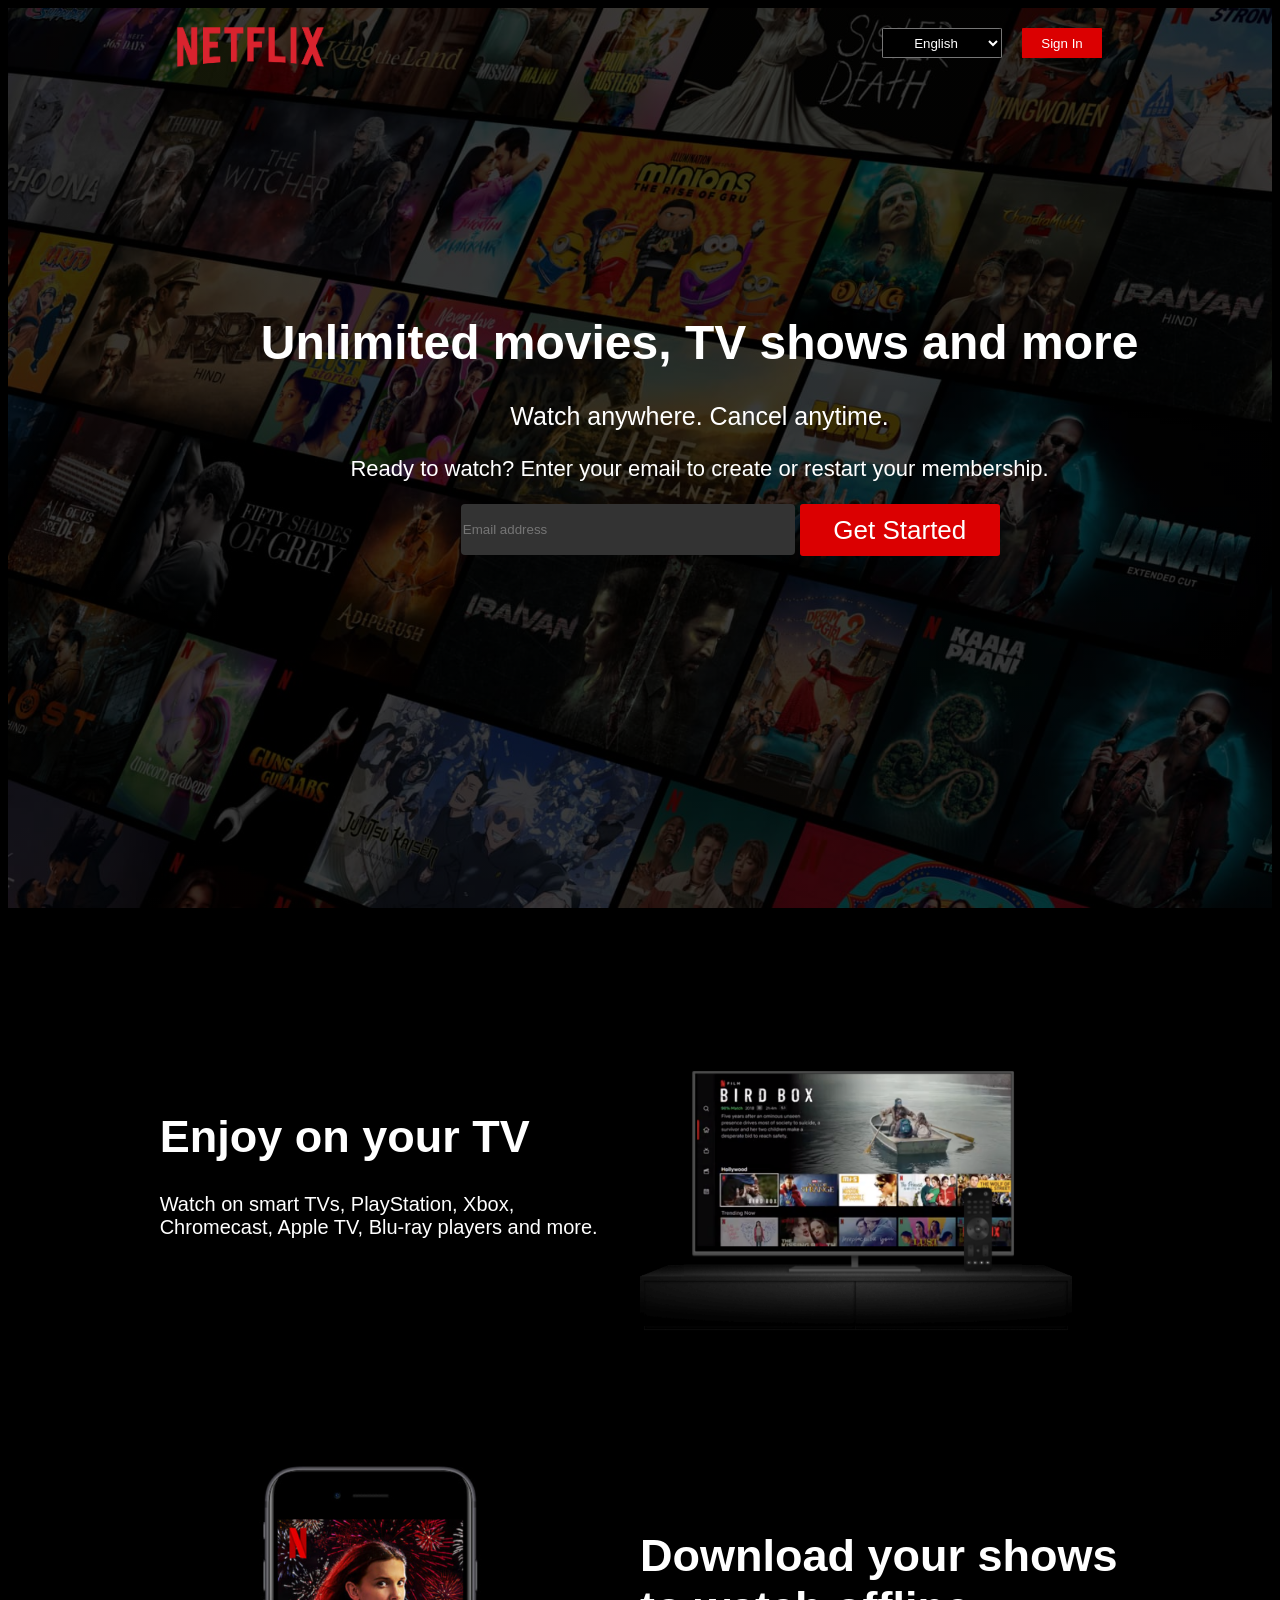
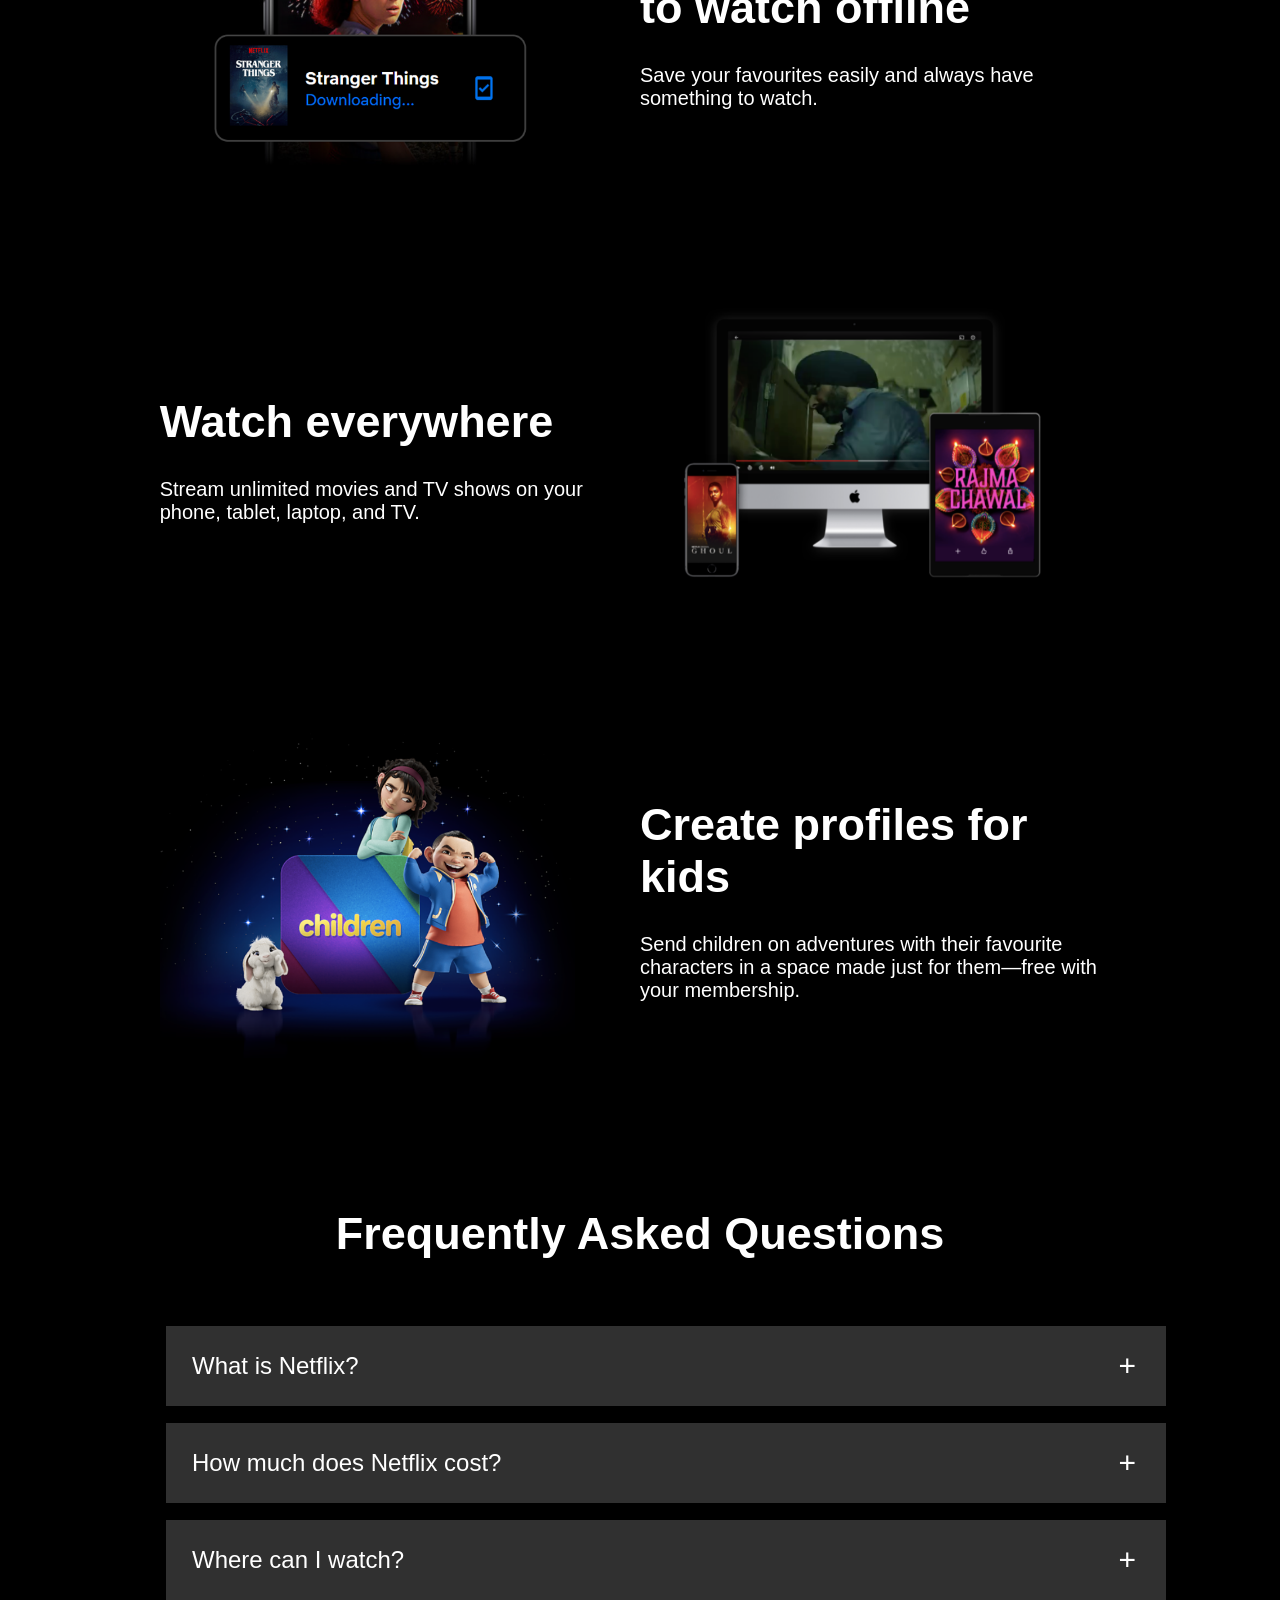
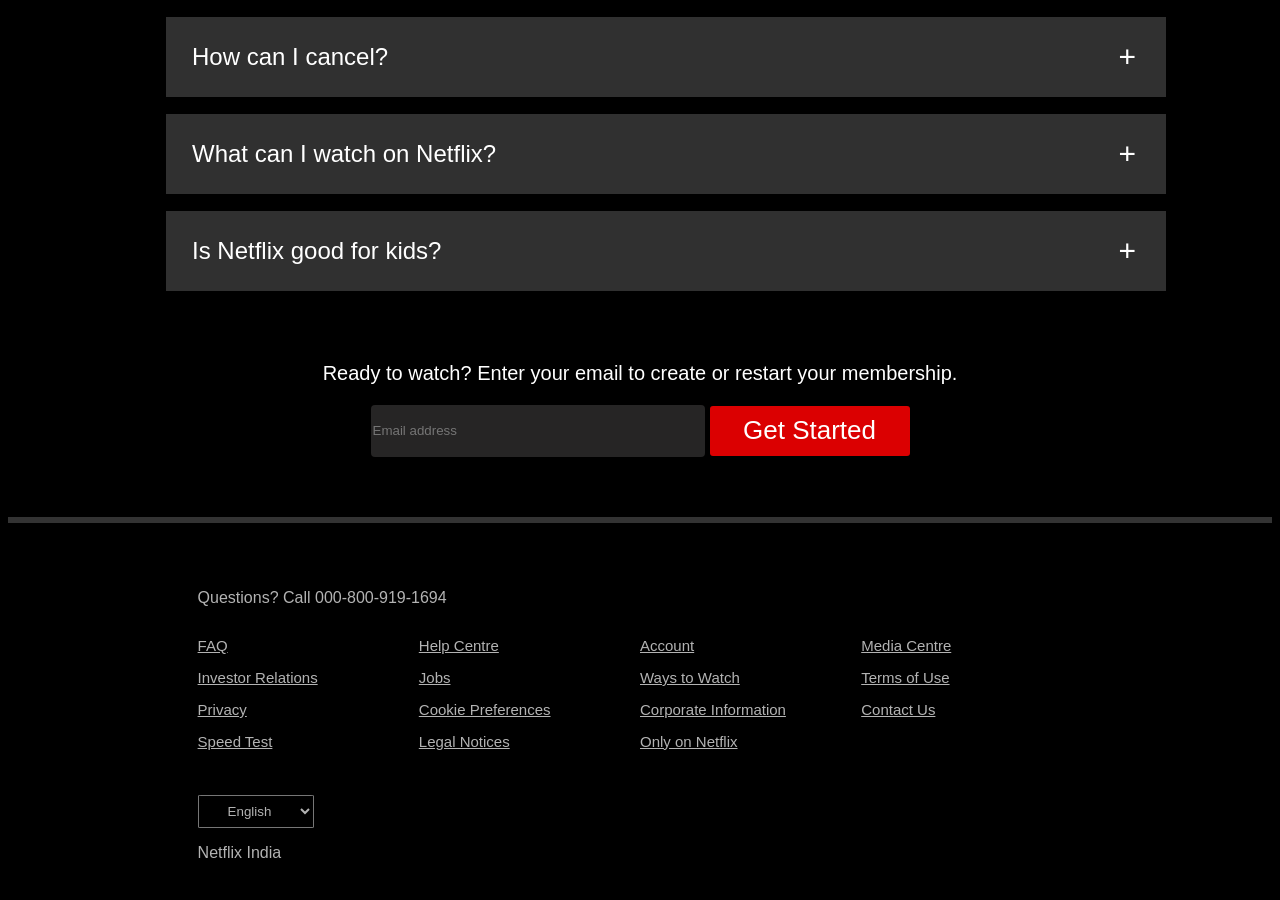
==== index.html @ 0e354dac "first commit" ====
<!DOCTYPE html>
<html lang="en">
<head>
    <meta charset="UTF-8">
    <meta name="viewport" content="width=device-width, initial-scale=1.0">
    <title>Netflix</title>
    <link rel="icon" href="./images/logo.png">
    <link rel="stylesheet" href="style.css">
</head>
<body>
  <div class="header">
    <nav class="nav-bar">
        <div class="nav-left">
      <img src="./images/netflix-logo.png">
      </div>
      <div class="nav-right">
        <div class="drop-down">
        <select>
            <option value="English">English</option>
            <option value="Hindi">Hindi</option>
        </select>
        </div>
        <div class="login">
        <button>Sign In</button>
        </div>
      </div>

    </nav>
    <div class="content">
     <h1>
      Unlimited movies, TV shows and more</h1>
      <h3>Watch anywhere. Cancel anytime.</h3>
      <p>Ready to watch? Enter your email to create or restart your membership.</p>
      <form class="email-login">
        <input type="email" placeholder="Email address">
        <button>Get Started</button>
      </form>
    </div>
    </div>
    <div class="services">
     <div class="row-1">
        <div class="col-1">
          <h1>Enjoy on your TV</h1>
          <p>Watch on smart TVs, PlayStation, Xbox, <br>Chromecast, Apple TV, Blu-ray players and more.</p>
        </div>
        <div class="col-2">
          <img src="./images/row-1.png">
        </div>
     </div>
     
     <div class="row-1">
      <div class="col-2">
        <img src="./images/row-2.png" >
      </div>
      <div class="col-1">
        <h1>Download your shows <br>to watch offline</h1>
        <p>Save your favourites easily and always have something to watch.</p>
      </div>
      
     </div>

     <div class="row-1">
      <div class="col-1">
        <h1>Watch everywhere</h1>
        <p>Stream unlimited movies and TV shows
           on your phone, tablet, laptop, and TV.</p>
      </div>
      <div class="col-2">
        <img src="./images/row-3.png" alt="">
      </div>
     </div>

    <div class="row-1">
      <div class="col-2">
        <img src="./images/row-4.png">
      </div>
      <div class="col-1">
        <h1>Create profiles for kids</h1>
        <p>Send children on adventures with their favourite characters in a space
           made just for them—free with your membership.</p>
      </div>
    </div>

    </div>

    <div class="questions">
      <h1>Frequently Asked Questions</h1>
      <ul class="que-list">
        <li>
          <input type="radio" id="first">
          <label for="first">What is Netflix?</label>
          <div class="text">
            <p>Netflix is a streaming service that offers a wide variety
               of award-winning TV shows, movies, anime, documentaries
                and more – on thousands of internet-connected devices.</p>
                <p>You can watch as much as you want, whenever you want, 
                  without a single ad – all for one low monthly price. There's
                   always something new to di scover, and new TV shows and movies are added every week!
                </p>
          </div>
        </li>
        <li>
          <input type="radio" id="second">
          <label for="second">How much does Netflix cost?</label>
          <div class="text">
            <p>Watch Netflix on your smartphone, tablet,
               Smart TV, laptop, or streaming device, all for one fixed
                monthly fee. Plans range from ₹ 149 to ₹ 649 a month. No extra costs, no contracts.</p>
          </div>
        </li>
        <li>
          <input type="radio" id="third">
          <label for="third">Where can I watch?</label>
          <div class="text">
            <p>
              Watch anywhere, anytime. Sign in with your Netflix account to 
              watch instantly on the web at netflix.com from your personal computer 
              or on any internet-connected device that offers the Netflix app, including smart TVs, smartphones, tablets, streaming media players and game consoles.
            </p>
            <p>
              You can also download your favourite shows with the iOS, Android, or Windows 10 app. Use downloads to watch while you're on the go and without an
               internet connection. Take Netflix with you anywhere.
            </p>
          </div>
        </li>

        <li>
          <input type="radio" id="fourth">
          <label for="fourth">How can I cancel?</label>
          <div class="text">
            <p>Netflix is flexible. There are no annoying contracts and
               no commitments. You can easily cancel your account online 
               in two clicks. There are no cancellation fees – start or stop your account anytime.</p>
          </div>
        </li>

        <li>
          <input type="radio" id="fifth">
          <label for="fifth">What can I watch on Netflix?</label>
          <div class="text">
           <p>Netflix has an extensive library of feature films,
             documentaries, TV shows, anime, award-winning Netflix 
             originals, and more. Watch as much as you want, anytime you want.</p>
          </div>
        </li>

        <li>
          <input type="radio" id="sixth">
          <label for="sixth">Is Netflix good for kids?</label>
          <div class="text">
          <p>The Netflix Kids experience is included in your membership to give
             parents control while kids enjoy family-friendly TV shows and films 
             in their own space.</p>
             <p>Kids profiles come with PIN-protected parental controls that let you 
              restrict the maturity rating of content kids can watch and block specific titles you don’t want kids to see.</p>
          </div>
        </li>
      </ul>
      <small>Ready to watch? Enter your email to create or restart your membership.</small>
      <form class="email-log">
        <input type="email" placeholder="Email address" required>
        <button>Get Started</button>
      </form>
    </div>

    <footer class="footer">
     <p>Questions? Call 000-800-919-1694</p>
     <div class="row">
      <div class="column">
        <a href="https://help.netflix.com/support/412">FAQ</a>
        <a href="">Investor Relations</a>
        <a href="">Privacy</a>
        <a href="">Speed Test</a>
      </div>

      <div class="column">
        <a href="">Help Centre</a>
        <a href="">Jobs</a>
        <a href="">Cookie Preferences</a>
        <a href="">Legal Notices</a>
      </div>

      <div class="column">
        <a href="">Account</a>
        <a href="">Ways to Watch</a>
        <a href="">Corporate Information</a>
        <a href="">Only on Netflix</a>
      </div>

      <div class="column">
        <a href="">Media Centre</a>
        <a href="">Terms of Use</a>
        <a href="">Contact Us</a>
      </div>
     </div>
     <select>
      <option value="English">English</option>
      <option value="Hindi">Hindi</option>
  </select>
  <p class="copywright">Netflix India</p>
    </footer>
</body>
</html>
---- style.css ----
body{
    background-color: #000;
    color: #fff;
    font-family: sans-serif;
}
.header{
    background-image: linear-gradient(rgba(0,0,0,0.7),rgba(0,0,0,0.7)),  url(./images/bgimage.jpg);
    position: relative;
    width: 100%;
    height: 100vh;
    background-size: cover;
    
}
.nav-bar{
    background:none;
    display: flex;
    justify-content: space-between;
    height: 100px;
    width: 100%;
}
.nav-left img{
height: 78px;
width: 185px;
}
.nav-left{
    display: flex;
    float: left;
    margin-left: 150px;
}
.drop-down{
    margin-right: 20px;
}
.drop-down select{
    width: 120px;
    height: 30px;
    border-radius: 3%;
    text-align: center;
    background-color: #000;
    color: white;
}

.nav-right button{
    height: 30px;
    width: 80px;
    background-color: #db0001;
    color: white;
    margin-right: 20px;
    border: none;
    border-radius: 2%;
}
.nav-right{
    display: flex;
    float: right;
    margin:20px 150px 0px 0px;
}

.content{
    position: absolute;
    text-align: center;
    left: 20%;
    top: 25%;
    margin-top: 50px;
}
.content h1{
    font-weight: 900;
    font-size: 3rem;
}
.content h3{
    font-size: 25px;
    font-weight: lighter;
}
.content p{
    font-size:22px;
}
.email-login{
    display: flex;
    margin-left: 200px;
}
.email-login button{
    height: 52px;
    width: 200px;
    background-color: #db0001;
    color: #fff;
    border: none;
    font-size: 26px;
    border-radius: 3px;
    cursor: pointer;
}
.email-login input{
    height: 49px;
    width: 330px;
    color: #fff;
    background-image: linear-gradient(rgba(0,0,0,0.8),rgba(0,0,0,0.8));
    border-radius: 4px;
    border: none;
    margin-right: 5px;
}

.services{
    padding: 50px 12%;
    font-size: 20px;
}
.services h1{
    font-size: 45px;
    font-weight: 900;
}
.row-1{
    display: flex;
    align-items: center;
    flex-wrap: wrap;
    width: 100%;
    padding: 50px 0;
}
.col-1{
    flex-basis: 50%;
    margin-bottom: 20px;
}
.col-2{
    flex-basis: 50%;
    margin-bottom: 20px;
}
.col-2 img{
  width: 90%;
  display: block;
}

.questions{
    text-align: center;
    font-size: 20px;
}
.questions h1{
    font-weight: 900;
    font-size: 45px;
}

.que-list{
    margin: 60px auto;
    width: 100%;
    max-width: 1000px;
}
.que-list li label{
    display: flex;
    align-items: center;
    padding: 26px;
    font-size: 24px;
    font-weight: 500;
    background-color: #303030;
    margin-bottom: 5px;
    cursor: pointer;
    position: relative;
}
.que-list li{
    list-style: none;
    width: 100%;
    padding: 6px;
}
label::after{
    content: '+';
    position: absolute;
    right: 30px;
    font-size: 30px;
    transition: transform 0.5s;
}
input[type="radio"]{
    display: none;
}

.que-list .text{
    background-color: #303030;
    text-align: left;
    padding: 0 20px;
    max-height: 0;
    overflow: hidden;
    transition: max-height 0.5s, padding 0.5s;
}
.que-list input[type="radio"]:checked +label+.text{
max-height: 600px;
padding: 15px 20px;
}
.que-list input[type="radio"]:checked +label::after{
    transform: rotate(135deg);
}
.email-log{
    display: flex;
    align-items: center;
    justify-content: center;
    margin-top: 20px;
    margin-bottom: 60px;
}
.email-log button{
    max-width: 600px;
    height: 50px;
    width: 200px;
    background-color: #db0001;
    color: #fff;
    border: none;
    font-size: 26px;
    border-radius: 3px;
    cursor: pointer;
}
.email-log input {
    height: 50px;
    width: 330px;
    color: #fff;
    background-color: rgb(38, 37, 37);
    border-radius: 4px;
    border: none;
    
    margin-right: 5px;
}
small{
    font-size: 20px;
}
.footer{
    padding: 50px 15% 10px;
    border-top: 6px solid #333;
    color: rgba(255,255,255,0.7);
}
.footer p{
    font-size: 16px;
    margin-bottom: 20px;
}
.column{
flex-basis: 25%;
flex-grow: 1;
margin-bottom: 20px;
}
.row{
    display:flex;
    align-items: flex-start;
    padding: 10px 0;
}
.row a{
    display: block;
    color: rgba(255,255,255,0.7);
    margin-bottom: 15px;
    font-size: 15px;
}

.footer select{
    background-color: #000;
    color: rgba(255,255,255,0.7);
    padding: 7px 25px;
    border-radius: 3%;
}
.copywright{
    font-size: 15px;
}

@media screen and (max-width: 768px) {
    .header{
        width: 100%;
    }
    .content h1 {
        font-size: 2rem; 
    }

    .content h3 {
        font-size: 18px; 
    }

    .content p {
        font-size: 16px; 
    }
    .nav-left {
        margin-left: 10px;
    }

    .nav-right {
        margin: 20px 10px 0 0;
    }

    .content {
        left: 5%;
        top: 15%;
    }

    .email-login {
        margin-left: 10px;
    }

    .services {
        padding: 50px 5%;
    }

    .row-1 {
        flex-direction: column;
        align-items: center;
    }

    .que-list li label {
        padding: 16px;
        font-size: 20px;
    }
.email-login{
    margin: 0;
}
    .footer {
        padding: 50px 5% 10px;
    }
}

@media screen and (max-width: 500px) {
    .nav-left img {
        height: 50px;
        width: 120px;
    }

    .nav-left {
        margin-left: 10px;
    }

    .nav-right {
        margin: 20px 10px 0 0;
    }

    .content {
        left: 5%;
        top: 15%;
    }

    .email-login {
        margin-left: 10px;
    }

    .services {
        padding: 50px 5%;
    }

    .row-1 {
        flex-direction: column;
        align-items: center;
    }

    .que-list li label {
        padding: 16px;
        font-size: 18px;
    }

    .footer {
        padding: 50px 5% 10px;
    }

    .email-log button {
        max-width: 90%;
    }

    .email-log input {
        width: 90%;
    }

    .footer select {
        padding: 7px 15px;
    }
}
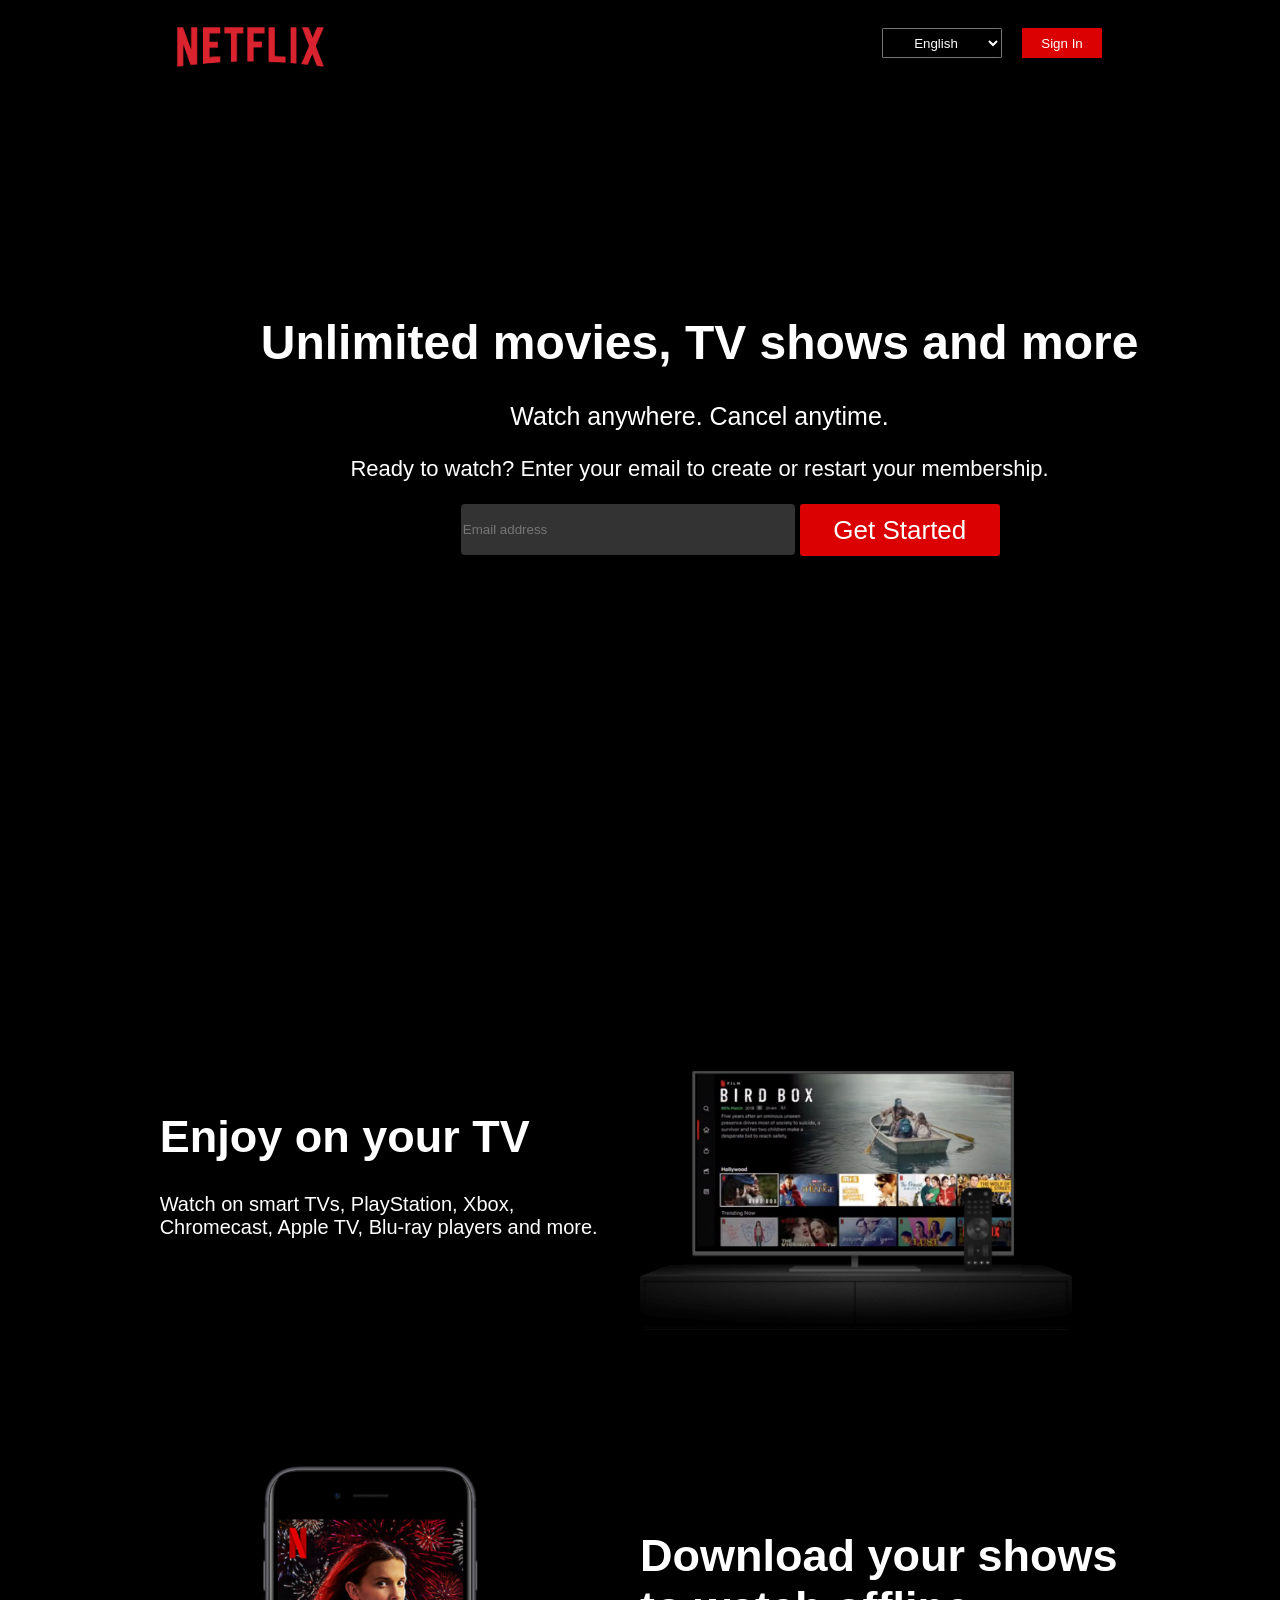
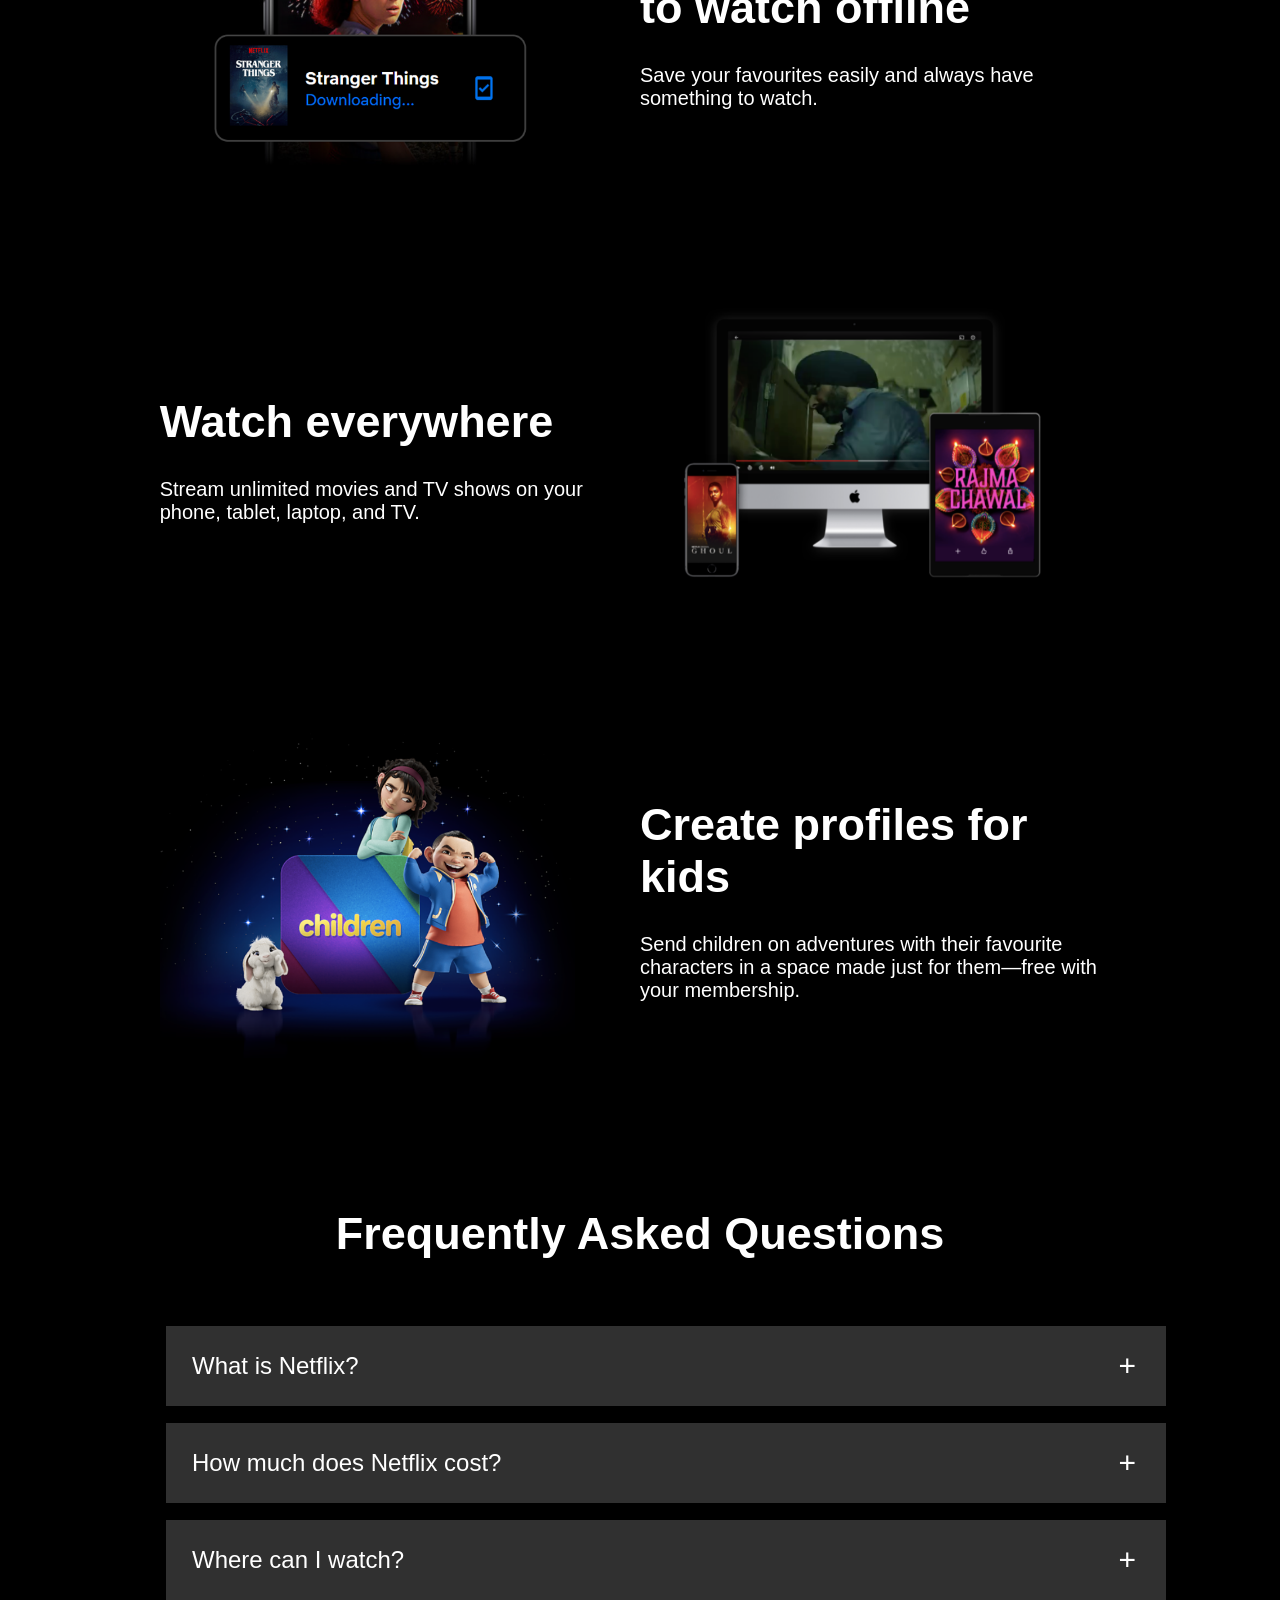
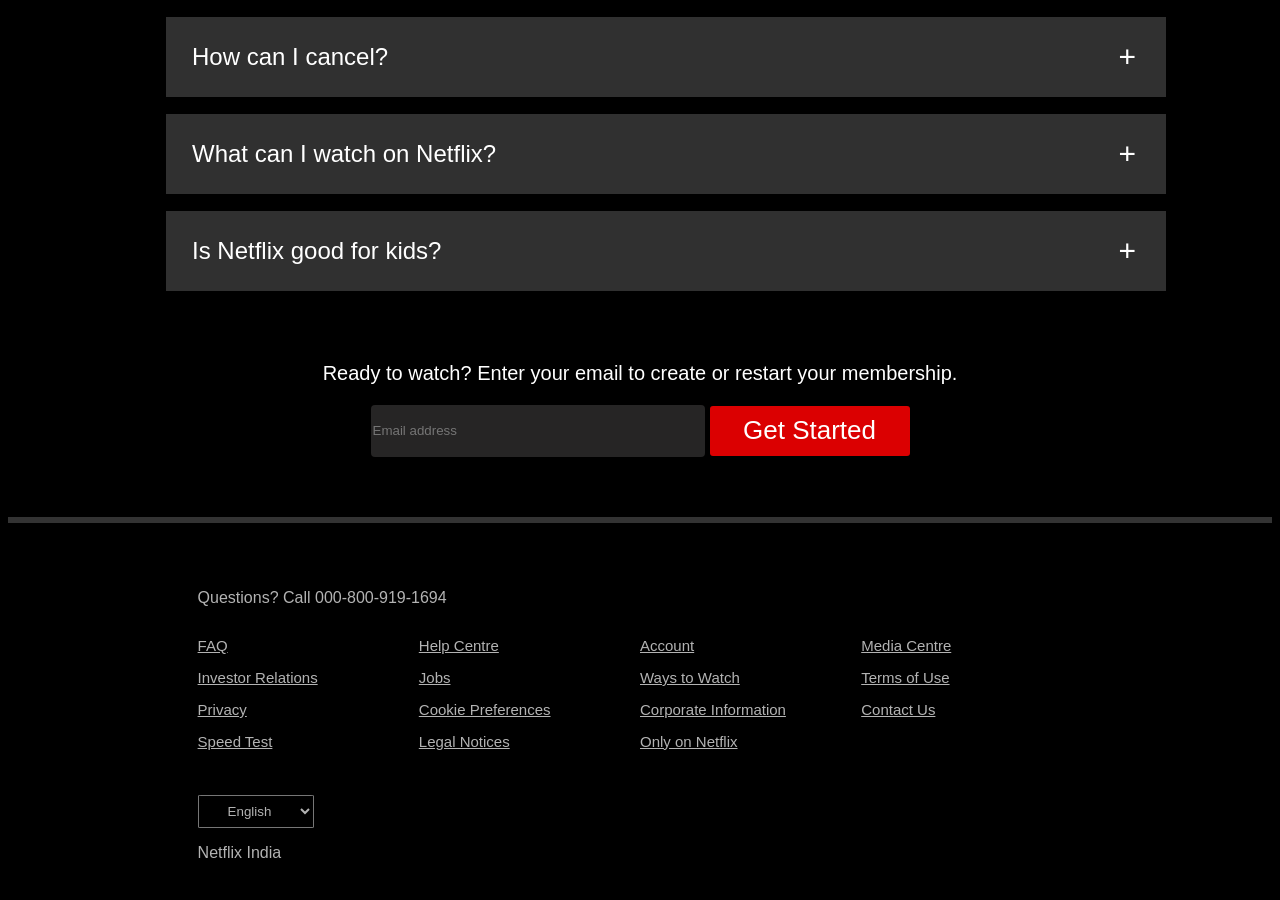
==== commit 531f41e7: "Add files via upload" ====
--- a/index.html
+++ b/index.html
@@ -1,203 +1,203 @@
-<!DOCTYPE html>
-<html lang="en">
-<head>
-    <meta charset="UTF-8">
-    <meta name="viewport" content="width=device-width, initial-scale=1.0">
-    <title>Netflix</title>
-    <link rel="icon" href="./images/logo.png">
-    <link rel="stylesheet" href="style.css">
-</head>
-<body>
-  <div class="header">
-    <nav class="nav-bar">
-        <div class="nav-left">
-      <img src="./images/netflix-logo.png">
-      </div>
-      <div class="nav-right">
-        <div class="drop-down">
-        <select>
-            <option value="English">English</option>
-            <option value="Hindi">Hindi</option>
-        </select>
-        </div>
-        <div class="login">
-        <button>Sign In</button>
-        </div>
-      </div>
-
-    </nav>
-    <div class="content">
-     <h1>
-      Unlimited movies, TV shows and more</h1>
-      <h3>Watch anywhere. Cancel anytime.</h3>
-      <p>Ready to watch? Enter your email to create or restart your membership.</p>
-      <form class="email-login">
-        <input type="email" placeholder="Email address">
-        <button>Get Started</button>
-      </form>
-    </div>
-    </div>
-    <div class="services">
-     <div class="row-1">
-        <div class="col-1">
-          <h1>Enjoy on your TV</h1>
-          <p>Watch on smart TVs, PlayStation, Xbox, <br>Chromecast, Apple TV, Blu-ray players and more.</p>
-        </div>
-        <div class="col-2">
-          <img src="./images/row-1.png">
-        </div>
-     </div>
-     
-     <div class="row-1">
-      <div class="col-2">
-        <img src="./images/row-2.png" >
-      </div>
-      <div class="col-1">
-        <h1>Download your shows <br>to watch offline</h1>
-        <p>Save your favourites easily and always have something to watch.</p>
-      </div>
-      
-     </div>
-
-     <div class="row-1">
-      <div class="col-1">
-        <h1>Watch everywhere</h1>
-        <p>Stream unlimited movies and TV shows
-           on your phone, tablet, laptop, and TV.</p>
-      </div>
-      <div class="col-2">
-        <img src="./images/row-3.png" alt="">
-      </div>
-     </div>
-
-    <div class="row-1">
-      <div class="col-2">
-        <img src="./images/row-4.png">
-      </div>
-      <div class="col-1">
-        <h1>Create profiles for kids</h1>
-        <p>Send children on adventures with their favourite characters in a space
-           made just for them—free with your membership.</p>
-      </div>
-    </div>
-
-    </div>
-
-    <div class="questions">
-      <h1>Frequently Asked Questions</h1>
-      <ul class="que-list">
-        <li>
-          <input type="radio" id="first">
-          <label for="first">What is Netflix?</label>
-          <div class="text">
-            <p>Netflix is a streaming service that offers a wide variety
-               of award-winning TV shows, movies, anime, documentaries
-                and more – on thousands of internet-connected devices.</p>
-                <p>You can watch as much as you want, whenever you want, 
-                  without a single ad – all for one low monthly price. There's
-                   always something new to di scover, and new TV shows and movies are added every week!
-                </p>
-          </div>
-        </li>
-        <li>
-          <input type="radio" id="second">
-          <label for="second">How much does Netflix cost?</label>
-          <div class="text">
-            <p>Watch Netflix on your smartphone, tablet,
-               Smart TV, laptop, or streaming device, all for one fixed
-                monthly fee. Plans range from ₹ 149 to ₹ 649 a month. No extra costs, no contracts.</p>
-          </div>
-        </li>
-        <li>
-          <input type="radio" id="third">
-          <label for="third">Where can I watch?</label>
-          <div class="text">
-            <p>
-              Watch anywhere, anytime. Sign in with your Netflix account to 
-              watch instantly on the web at netflix.com from your personal computer 
-              or on any internet-connected device that offers the Netflix app, including smart TVs, smartphones, tablets, streaming media players and game consoles.
-            </p>
-            <p>
-              You can also download your favourite shows with the iOS, Android, or Windows 10 app. Use downloads to watch while you're on the go and without an
-               internet connection. Take Netflix with you anywhere.
-            </p>
-          </div>
-        </li>
-
-        <li>
-          <input type="radio" id="fourth">
-          <label for="fourth">How can I cancel?</label>
-          <div class="text">
-            <p>Netflix is flexible. There are no annoying contracts and
-               no commitments. You can easily cancel your account online 
-               in two clicks. There are no cancellation fees – start or stop your account anytime.</p>
-          </div>
-        </li>
-
-        <li>
-          <input type="radio" id="fifth">
-          <label for="fifth">What can I watch on Netflix?</label>
-          <div class="text">
-           <p>Netflix has an extensive library of feature films,
-             documentaries, TV shows, anime, award-winning Netflix 
-             originals, and more. Watch as much as you want, anytime you want.</p>
-          </div>
-        </li>
-
-        <li>
-          <input type="radio" id="sixth">
-          <label for="sixth">Is Netflix good for kids?</label>
-          <div class="text">
-          <p>The Netflix Kids experience is included in your membership to give
-             parents control while kids enjoy family-friendly TV shows and films 
-             in their own space.</p>
-             <p>Kids profiles come with PIN-protected parental controls that let you 
-              restrict the maturity rating of content kids can watch and block specific titles you don’t want kids to see.</p>
-          </div>
-        </li>
-      </ul>
-      <small>Ready to watch? Enter your email to create or restart your membership.</small>
-      <form class="email-log">
-        <input type="email" placeholder="Email address" required>
-        <button>Get Started</button>
-      </form>
-    </div>
-
-    <footer class="footer">
-     <p>Questions? Call 000-800-919-1694</p>
-     <div class="row">
-      <div class="column">
-        <a href="https://help.netflix.com/support/412">FAQ</a>
-        <a href="">Investor Relations</a>
-        <a href="">Privacy</a>
-        <a href="">Speed Test</a>
-      </div>
-
-      <div class="column">
-        <a href="">Help Centre</a>
-        <a href="">Jobs</a>
-        <a href="">Cookie Preferences</a>
-        <a href="">Legal Notices</a>
-      </div>
-
-      <div class="column">
-        <a href="">Account</a>
-        <a href="">Ways to Watch</a>
-        <a href="">Corporate Information</a>
-        <a href="">Only on Netflix</a>
-      </div>
-
-      <div class="column">
-        <a href="">Media Centre</a>
-        <a href="">Terms of Use</a>
-        <a href="">Contact Us</a>
-      </div>
-     </div>
-     <select>
-      <option value="English">English</option>
-      <option value="Hindi">Hindi</option>
-  </select>
-  <p class="copywright">Netflix India</p>
-    </footer>
-</body>
+<!DOCTYPE html>
+<html lang="en">
+<head>
+    <meta charset="UTF-8">
+    <meta name="viewport" content="width=device-width, initial-scale=1.0">
+    <title>Netflix</title>
+    <link rel="icon" href="./images/logo.png">
+    <link rel="stylesheet" href="./Netflix-clone/style.css">
+</head>
+<body>
+  <div class="header">
+    <nav class="nav-bar">
+        <div class="nav-left">
+      <img src="./images/netflix-logo.png">
+      </div>
+      <div class="nav-right">
+        <div class="drop-down">
+        <select>
+            <option value="English">English</option>
+            <option value="Hindi">Hindi</option>
+        </select>
+        </div>
+        <div class="login">
+        <button>Sign In</button>
+        </div>
+      </div>
+
+    </nav>
+    <div class="content">
+     <h1>
+      Unlimited movies, TV shows and more</h1>
+      <h3>Watch anywhere. Cancel anytime.</h3>
+      <p>Ready to watch? Enter your email to create or restart your membership.</p>
+      <form class="email-login">
+        <input type="email" placeholder="Email address">
+        <button>Get Started</button>
+      </form>
+    </div>
+    </div>
+    <div class="services">
+     <div class="row-1">
+        <div class="col-1">
+          <h1>Enjoy on your TV</h1>
+          <p>Watch on smart TVs, PlayStation, Xbox, <br>Chromecast, Apple TV, Blu-ray players and more.</p>
+        </div>
+        <div class="col-2">
+          <img src="./images/row-1.png">
+        </div>
+     </div>
+     
+     <div class="row-1">
+      <div class="col-2">
+        <img src="./images/row-2.png" >
+      </div>
+      <div class="col-1">
+        <h1>Download your shows <br>to watch offline</h1>
+        <p>Save your favourites easily and always have something to watch.</p>
+      </div>
+      
+     </div>
+
+     <div class="row-1">
+      <div class="col-1">
+        <h1>Watch everywhere</h1>
+        <p>Stream unlimited movies and TV shows
+           on your phone, tablet, laptop, and TV.</p>
+      </div>
+      <div class="col-2">
+        <img src="./images/row-3.png" alt="">
+      </div>
+     </div>
+
+    <div class="row-1">
+      <div class="col-2">
+        <img src="./images/row-4.png">
+      </div>
+      <div class="col-1">
+        <h1>Create profiles for kids</h1>
+        <p>Send children on adventures with their favourite characters in a space
+           made just for them—free with your membership.</p>
+      </div>
+    </div>
+
+    </div>
+
+    <div class="questions">
+      <h1>Frequently Asked Questions</h1>
+      <ul class="que-list">
+        <li>
+          <input type="radio" id="first">
+          <label for="first">What is Netflix?</label>
+          <div class="text">
+            <p>Netflix is a streaming service that offers a wide variety
+               of award-winning TV shows, movies, anime, documentaries
+                and more – on thousands of internet-connected devices.</p>
+                <p>You can watch as much as you want, whenever you want, 
+                  without a single ad – all for one low monthly price. There's
+                   always something new to di scover, and new TV shows and movies are added every week!
+                </p>
+          </div>
+        </li>
+        <li>
+          <input type="radio" id="second">
+          <label for="second">How much does Netflix cost?</label>
+          <div class="text">
+            <p>Watch Netflix on your smartphone, tablet,
+               Smart TV, laptop, or streaming device, all for one fixed
+                monthly fee. Plans range from ₹ 149 to ₹ 649 a month. No extra costs, no contracts.</p>
+          </div>
+        </li>
+        <li>
+          <input type="radio" id="third">
+          <label for="third">Where can I watch?</label>
+          <div class="text">
+            <p>
+              Watch anywhere, anytime. Sign in with your Netflix account to 
+              watch instantly on the web at netflix.com from your personal computer 
+              or on any internet-connected device that offers the Netflix app, including smart TVs, smartphones, tablets, streaming media players and game consoles.
+            </p>
+            <p>
+              You can also download your favourite shows with the iOS, Android, or Windows 10 app. Use downloads to watch while you're on the go and without an
+               internet connection. Take Netflix with you anywhere.
+            </p>
+          </div>
+        </li>
+
+        <li>
+          <input type="radio" id="fourth">
+          <label for="fourth">How can I cancel?</label>
+          <div class="text">
+            <p>Netflix is flexible. There are no annoying contracts and
+               no commitments. You can easily cancel your account online 
+               in two clicks. There are no cancellation fees – start or stop your account anytime.</p>
+          </div>
+        </li>
+
+        <li>
+          <input type="radio" id="fifth">
+          <label for="fifth">What can I watch on Netflix?</label>
+          <div class="text">
+           <p>Netflix has an extensive library of feature films,
+             documentaries, TV shows, anime, award-winning Netflix 
+             originals, and more. Watch as much as you want, anytime you want.</p>
+          </div>
+        </li>
+
+        <li>
+          <input type="radio" id="sixth">
+          <label for="sixth">Is Netflix good for kids?</label>
+          <div class="text">
+          <p>The Netflix Kids experience is included in your membership to give
+             parents control while kids enjoy family-friendly TV shows and films 
+             in their own space.</p>
+             <p>Kids profiles come with PIN-protected parental controls that let you 
+              restrict the maturity rating of content kids can watch and block specific titles you don’t want kids to see.</p>
+          </div>
+        </li>
+      </ul>
+      <small>Ready to watch? Enter your email to create or restart your membership.</small>
+      <form class="email-log">
+        <input type="email" placeholder="Email address" required>
+        <button>Get Started</button>
+      </form>
+    </div>
+
+    <footer class="footer">
+     <p>Questions? Call 000-800-919-1694</p>
+     <div class="row">
+      <div class="column">
+        <a href="https://help.netflix.com/support/412">FAQ</a>
+        <a href="">Investor Relations</a>
+        <a href="">Privacy</a>
+        <a href="">Speed Test</a>
+      </div>
+
+      <div class="column">
+        <a href="">Help Centre</a>
+        <a href="">Jobs</a>
+        <a href="">Cookie Preferences</a>
+        <a href="">Legal Notices</a>
+      </div>
+
+      <div class="column">
+        <a href="">Account</a>
+        <a href="">Ways to Watch</a>
+        <a href="">Corporate Information</a>
+        <a href="">Only on Netflix</a>
+      </div>
+
+      <div class="column">
+        <a href="">Media Centre</a>
+        <a href="">Terms of Use</a>
+        <a href="">Contact Us</a>
+      </div>
+     </div>
+     <select>
+      <option value="English">English</option>
+      <option value="Hindi">Hindi</option>
+  </select>
+  <p class="copywright">Netflix India</p>
+    </footer>
+</body>
 </html>
--- a/Netflix-clone/style.css
+++ b/Netflix-clone/style.css
@@ -0,0 +1,355 @@
+body{
+    background-color: #000;
+    color: #fff;
+    font-family: sans-serif;
+}
+.header{
+    background-image: linear-gradient(rgba(0,0,0,0.7),rgba(0,0,0,0.7)),  url(./images/bgimage.jpg);
+    position: relative;
+    width: 100%;
+    height: 100vh;
+    background-size: cover;
+    
+}
+.nav-bar{
+    background:none;
+    display: flex;
+    justify-content: space-between;
+    height: 100px;
+    width: 100%;
+}
+.nav-left img{
+height: 78px;
+width: 185px;
+}
+.nav-left{
+    display: flex;
+    float: left;
+    margin-left: 150px;
+}
+.drop-down{
+    margin-right: 20px;
+}
+.drop-down select{
+    width: 120px;
+    height: 30px;
+    border-radius: 3%;
+    text-align: center;
+    background-color: #000;
+    color: white;
+}
+
+.nav-right button{
+    height: 30px;
+    width: 80px;
+    background-color: #db0001;
+    color: white;
+    margin-right: 20px;
+    border: none;
+    border-radius: 2%;
+}
+.nav-right{
+    display: flex;
+    float: right;
+    margin:20px 150px 0px 0px;
+}
+
+.content{
+    position: absolute;
+    text-align: center;
+    left: 20%;
+    top: 25%;
+    margin-top: 50px;
+}
+.content h1{
+    font-weight: 900;
+    font-size: 3rem;
+}
+.content h3{
+    font-size: 25px;
+    font-weight: lighter;
+}
+.content p{
+    font-size:22px;
+}
+.email-login{
+    display: flex;
+    margin-left: 200px;
+}
+.email-login button{
+    height: 52px;
+    width: 200px;
+    background-color: #db0001;
+    color: #fff;
+    border: none;
+    font-size: 26px;
+    border-radius: 3px;
+    cursor: pointer;
+}
+.email-login input{
+    height: 49px;
+    width: 330px;
+    color: #fff;
+    background-image: linear-gradient(rgba(0,0,0,0.8),rgba(0,0,0,0.8));
+    border-radius: 4px;
+    border: none;
+    margin-right: 5px;
+}
+
+.services{
+    padding: 50px 12%;
+    font-size: 20px;
+}
+.services h1{
+    font-size: 45px;
+    font-weight: 900;
+}
+.row-1{
+    display: flex;
+    align-items: center;
+    flex-wrap: wrap;
+    width: 100%;
+    padding: 50px 0;
+}
+.col-1{
+    flex-basis: 50%;
+    margin-bottom: 20px;
+}
+.col-2{
+    flex-basis: 50%;
+    margin-bottom: 20px;
+}
+.col-2 img{
+  width: 90%;
+  display: block;
+}
+
+.questions{
+    text-align: center;
+    font-size: 20px;
+}
+.questions h1{
+    font-weight: 900;
+    font-size: 45px;
+}
+
+.que-list{
+    margin: 60px auto;
+    width: 100%;
+    max-width: 1000px;
+}
+.que-list li label{
+    display: flex;
+    align-items: center;
+    padding: 26px;
+    font-size: 24px;
+    font-weight: 500;
+    background-color: #303030;
+    margin-bottom: 5px;
+    cursor: pointer;
+    position: relative;
+}
+.que-list li{
+    list-style: none;
+    width: 100%;
+    padding: 6px;
+}
+label::after{
+    content: '+';
+    position: absolute;
+    right: 30px;
+    font-size: 30px;
+    transition: transform 0.5s;
+}
+input[type="radio"]{
+    display: none;
+}
+
+.que-list .text{
+    background-color: #303030;
+    text-align: left;
+    padding: 0 20px;
+    max-height: 0;
+    overflow: hidden;
+    transition: max-height 0.5s, padding 0.5s;
+}
+.que-list input[type="radio"]:checked +label+.text{
+max-height: 600px;
+padding: 15px 20px;
+}
+.que-list input[type="radio"]:checked +label::after{
+    transform: rotate(135deg);
+}
+.email-log{
+    display: flex;
+    align-items: center;
+    justify-content: center;
+    margin-top: 20px;
+    margin-bottom: 60px;
+}
+.email-log button{
+    max-width: 600px;
+    height: 50px;
+    width: 200px;
+    background-color: #db0001;
+    color: #fff;
+    border: none;
+    font-size: 26px;
+    border-radius: 3px;
+    cursor: pointer;
+}
+.email-log input {
+    height: 50px;
+    width: 330px;
+    color: #fff;
+    background-color: rgb(38, 37, 37);
+    border-radius: 4px;
+    border: none;
+    
+    margin-right: 5px;
+}
+small{
+    font-size: 20px;
+}
+.footer{
+    padding: 50px 15% 10px;
+    border-top: 6px solid #333;
+    color: rgba(255,255,255,0.7);
+}
+.footer p{
+    font-size: 16px;
+    margin-bottom: 20px;
+}
+.column{
+flex-basis: 25%;
+flex-grow: 1;
+margin-bottom: 20px;
+}
+.row{
+    display:flex;
+    align-items: flex-start;
+    padding: 10px 0;
+}
+.row a{
+    display: block;
+    color: rgba(255,255,255,0.7);
+    margin-bottom: 15px;
+    font-size: 15px;
+}
+
+.footer select{
+    background-color: #000;
+    color: rgba(255,255,255,0.7);
+    padding: 7px 25px;
+    border-radius: 3%;
+}
+.copywright{
+    font-size: 15px;
+}
+
+@media screen and (max-width: 768px) {
+    .header{
+        width: 100%;
+    }
+    .content h1 {
+        font-size: 2rem; 
+    }
+
+    .content h3 {
+        font-size: 18px; 
+    }
+
+    .content p {
+        font-size: 16px; 
+    }
+    .nav-left {
+        margin-left: 10px;
+    }
+
+    .nav-right {
+        margin: 20px 10px 0 0;
+    }
+
+    .content {
+        left: 5%;
+        top: 15%;
+    }
+
+    .email-login {
+        margin-left: 10px;
+    }
+
+    .services {
+        padding: 50px 5%;
+    }
+
+    .row-1 {
+        flex-direction: column;
+        align-items: center;
+    }
+
+    .que-list li label {
+        padding: 16px;
+        font-size: 20px;
+    }
+.email-login{
+    margin: 0;
+}
+    .footer {
+        padding: 50px 5% 10px;
+    }
+}
+
+@media screen and (max-width: 500px) {
+    .nav-left img {
+        height: 50px;
+        width: 120px;
+    }
+
+    .nav-left {
+        margin-left: 10px;
+    }
+
+    .nav-right {
+        margin: 20px 10px 0 0;
+    }
+
+    .content {
+        left: 5%;
+        top: 15%;
+    }
+
+    .email-login {
+        margin-left: 10px;
+    }
+
+    .services {
+        padding: 50px 5%;
+    }
+
+    .row-1 {
+        flex-direction: column;
+        align-items: center;
+    }
+
+    .que-list li label {
+        padding: 16px;
+        font-size: 18px;
+    }
+
+    .footer {
+        padding: 50px 5% 10px;
+    }
+
+    .email-log button {
+        max-width: 90%;
+    }
+
+    .email-log input {
+        width: 90%;
+    }
+
+    .footer select {
+        padding: 7px 15px;
+    }
+}
